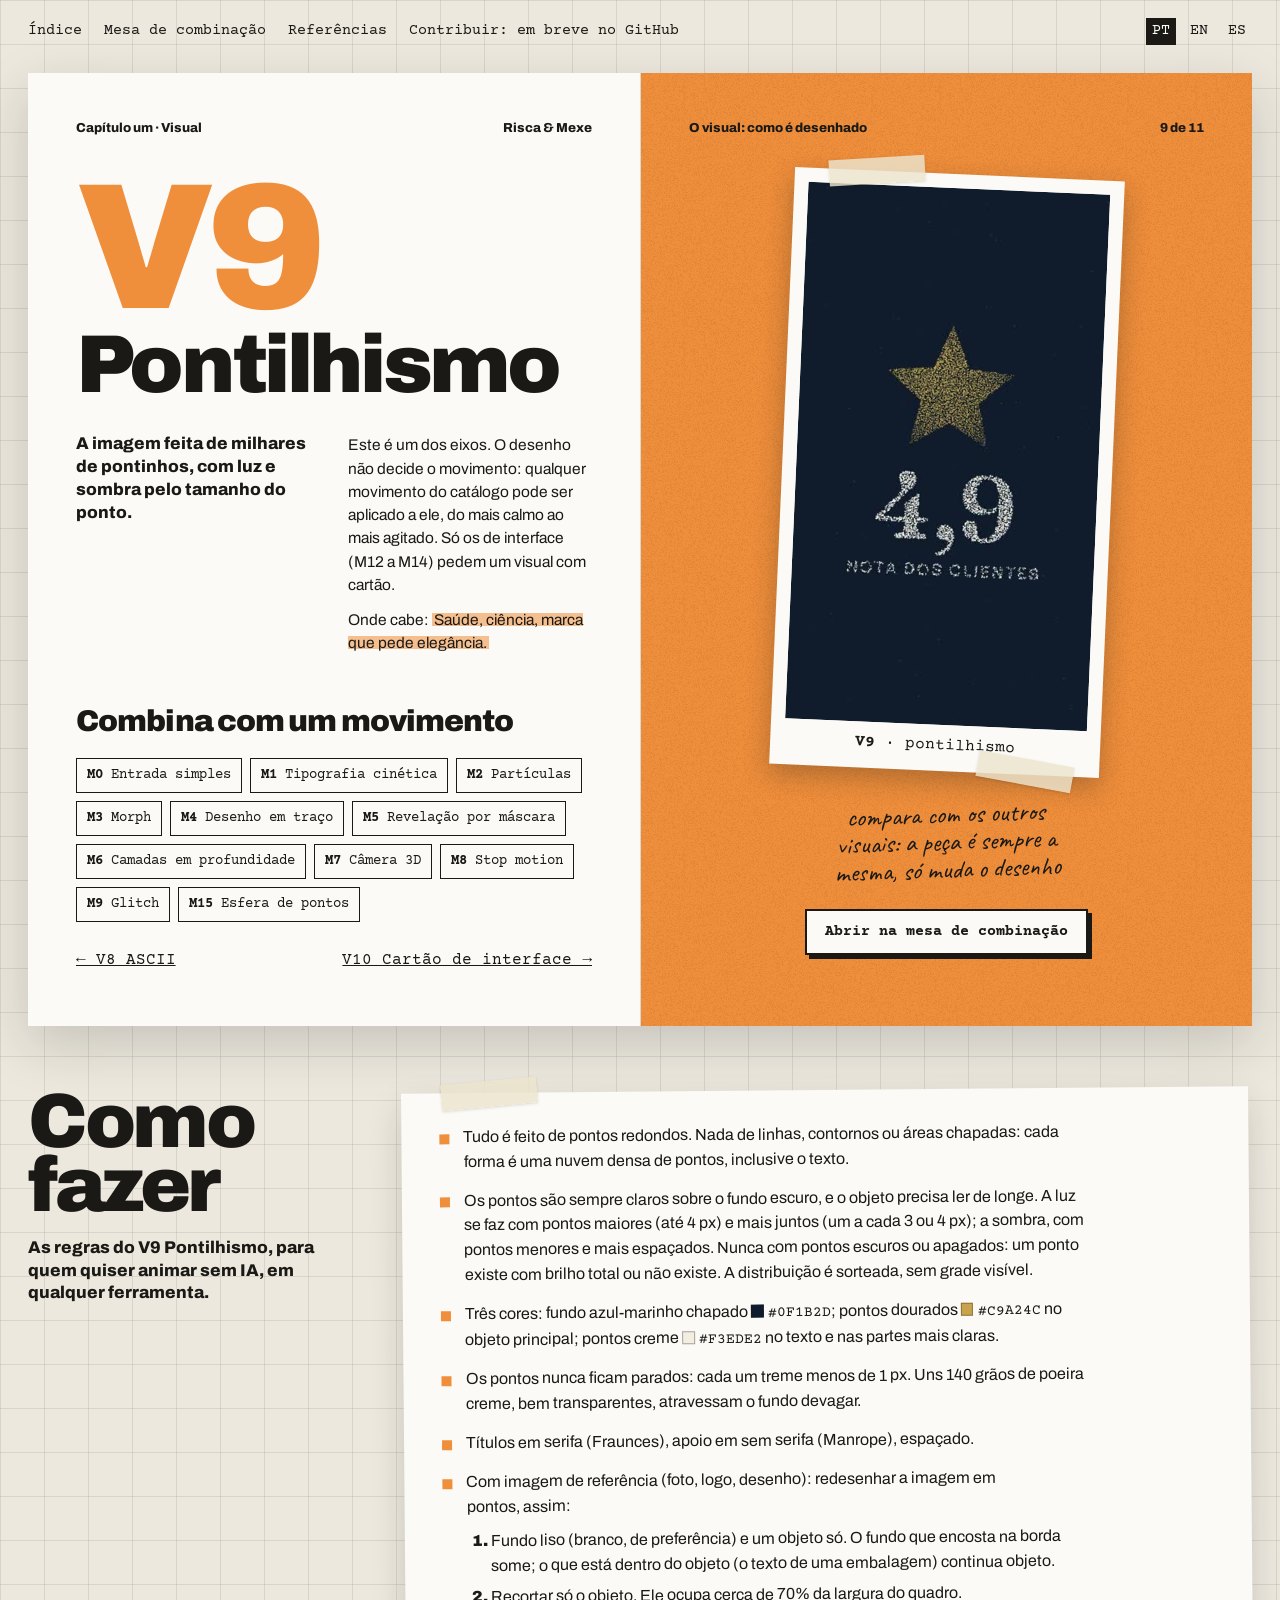
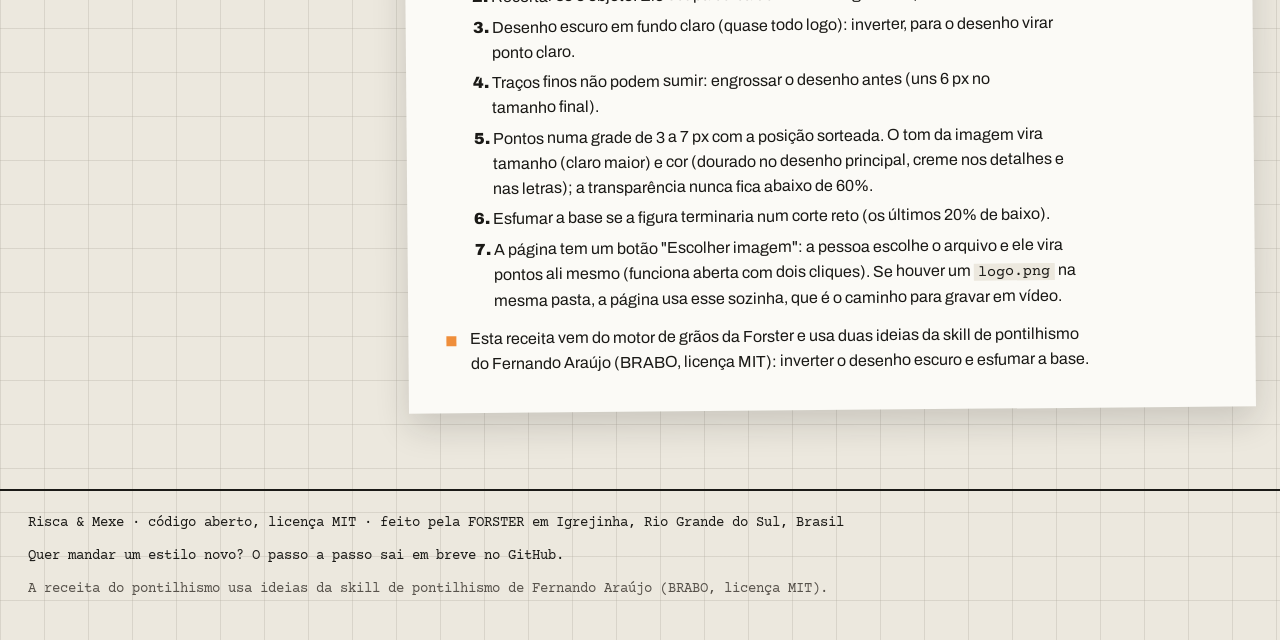
==== Item.html @ 5625c89c "Risca & Mexe: primeira versão do site Páginas do Claude Design (índice, item, mesa e referências) na" ====
<!doctype html>
<html lang="pt-BR">
<head>
<meta charset="utf-8">
<meta name="viewport" content="width=device-width, initial-scale=1">
<title>Risca &amp; Mexe · item</title>
<meta name="description" content="Um índice aberto de estilos de animação. Toda animação são duas escolhas: como ela é desenhada e como ela se mexe. Escolha uma de cada, veja ao vivo e leve a receita para a IA.">
<meta property="og:title" content="Risca &amp; Mexe">
<meta property="og:description" content="Um índice aberto de estilos de animação: escolha como desenhar e como mexer, e veja ao vivo.">
<meta property="og:image" content="https://riscaemexe.com.br/img/compartilhar.jpg">
<meta property="og:type" content="website">
<meta name="twitter:card" content="summary_large_image">
<link rel="icon" href="img/icone.svg" type="image/svg+xml">
<link rel="preconnect" href="https://fonts.googleapis.com">
<link rel="stylesheet" href="https://fonts.googleapis.com/css2?family=Archivo:wdth,wght@62..125,400..900&family=Caveat:wght@500;600&family=Courier+Prime:wght@400;700&display=swap">
<link rel="stylesheet" href="estilo.css">
<script src="textos.js"></script>
<style>
  /* página dupla: texto à esquerda, o vídeo colado à direita */
  .folha { max-width: 1380px; margin: 0 auto; padding: 10px 28px 80px; }
  .dupla { display: grid; grid-template-columns: 1fr 1fr; gap: 0; background: var(--branco); box-shadow: 0 18px 50px rgba(26,25,22,.18); min-height: 760px; }
  .pagina { position: relative; padding: 46px 48px 54px; overflow: hidden; }
  .pagina + .pagina { border-left: 1px solid #ddd8cc; }
  .pagina.laranja { background: var(--laranja); }
  .cab { display: flex; justify-content: space-between; font-weight: 800; font-size: 13px; margin-bottom: 36px; position: relative; }
  .num-grande { font-size: clamp(120px, 14vw, 210px); color: var(--laranja); }
  h1.titulo { font-size: clamp(54px, 6.4vw, 96px); margin-top: 6px; text-wrap: balance; hyphens: auto; overflow-wrap: break-word; }
  .texto { columns: 2; column-gap: 28px; margin-top: 34px; font-size: 15.5px; max-width: 640px; }
  .texto p { margin: 0 0 12px; break-inside: avoid; }
  .texto .abre { font-weight: 800; font-size: 17px; line-height: 1.35; }
  .grande { position: relative; width: min(330px, 70%); margin: 30px auto 0; transform: rotate(2.5deg); }
  .grande .polaroide { position: relative; width: 100%; padding: 14px 14px 46px; }
  .grande .legenda { font-size: 16px; bottom: 14px; }
  .sem-modelo { aspect-ratio: 9 / 16; display: grid; place-items: center; font-family: var(--f-maquina); font-size: 16px; }
  /* a anotação fica embaixo da polaroide, sobre o laranja, e não encosta no número */
  .pagina.laranja .nota { position: relative; max-width: 300px; margin: 30px auto 0; text-align: center; transform: rotate(-2deg); text-wrap: balance; }
  .abrir { position: relative; text-align: center; margin: 26px 0 0; }
  .combina { margin-top: 44px; position: relative; }
  .combina h2 { font-family: var(--f-titulo); font-weight: 900; font-size: 30px; letter-spacing: -0.03em; margin: 0 0 14px; }
  .chips { display: flex; flex-wrap: wrap; gap: 8px; }
  .chip { font-family: var(--f-maquina); font-size: 14px; background: var(--branco); border: 1.5px solid var(--tinta); padding: 6px 10px; text-decoration: none; }
  .chip b { font-weight: 700; }
  .chip:hover { background: var(--tinta); color: var(--branco); }
  .passa { display: flex; justify-content: space-between; gap: 16px; margin-top: 26px; font-family: var(--f-maquina); }
  .passa a:last-child { text-align: right; }
  /* como fazer: a receita do item, para animar sem IA */
  .receita { display: grid; grid-template-columns: minmax(220px, .55fr) 1.45fr; gap: 28px 56px; align-items: start; margin-top: 64px; }
  .receita h2 { font-size: clamp(48px, 6vw, 92px); margin-bottom: 18px; }
  .receita .lead, .vida .lead { margin: 0; max-width: 30ch; font-weight: 800; font-size: 17px; line-height: 1.35; text-wrap: pretty; }
  .folha-receita { position: relative; background: var(--branco); padding: 32px 36px 36px; box-shadow: 0 14px 34px rgba(26,25,22,.16); transform: rotate(-.5deg); }
  .regras { margin: 0; padding: 0; list-style: none; display: grid; gap: 14px; max-width: 72ch; }
  .regras > li { position: relative; padding-left: 26px; line-height: 1.55; text-wrap: pretty; }
  .regras > li::before { content: ""; position: absolute; left: 2px; top: .55em; width: 10px; height: 10px; background: var(--laranja); }
  .regras ol { margin: 10px 0 0; padding-left: 24px; display: grid; gap: 6px; }
  .regras ol li::marker { font-family: var(--f-titulo); font-weight: 900; }
  .folha-receita .solta { margin: 0; max-width: 64ch; line-height: 1.55; }
  .folha-receita code { font-family: var(--f-maquina); font-size: .95em; background: var(--papel); padding: 0 .3em; }
  .cor { white-space: nowrap; font-family: var(--f-maquina); font-size: .92em; }
  .cor i { display: inline-block; width: .85em; height: .85em; margin-right: .3em; vertical-align: -.08em; border: 1px solid rgba(26,25,22,.35); }
  /* na vida real: os filmes de referências.js que usam este movimento, como polaroides deitadas */
  .vida { display: grid; grid-template-columns: minmax(220px, .55fr) 1.45fr; gap: 28px 56px; align-items: start; margin-top: 64px; }
  .vida h2 { font-size: clamp(48px, 6vw, 92px); margin-bottom: 18px; }
  .vida-nota { margin: 12px 0 0; max-width: 34ch; font-family: var(--f-maquina); font-size: 13.5px; line-height: 1.45; text-wrap: pretty; }
  .filmes { display: flex; flex-wrap: wrap; gap: 30px 24px; padding-top: 6px; }
  .cartao-filme { display: grid; gap: 4px; align-content: start; width: min(100%, 280px); padding: 10px 10px 14px; background: var(--branco); box-shadow: 0 10px 26px rgba(26,25,22,.2); text-decoration: none; }
  .cartao-filme .quadro { position: relative; aspect-ratio: 16 / 9; background: #111; overflow: hidden; margin-bottom: 6px; }
  .cartao-filme img { position: absolute; inset: 0; width: 100%; height: 100%; object-fit: cover; }
  .cartao-filme b { font-family: var(--f-titulo); font-weight: 800; font-size: 16px; line-height: 1.15; text-wrap: balance; }
  .cartao-filme span, .cartao-filme em { font-family: var(--f-maquina); font-size: 13px; font-style: normal; }
  .cartao-filme em { font-weight: 700; display: flex; flex-wrap: wrap; align-items: baseline; gap: 2px 10px; }
  .cartao-filme .vm { white-space: nowrap; }
  .cartao-filme:hover b { text-decoration: underline; text-underline-offset: 3px; }
  @media (max-width: 900px) {
    .folha { padding: 10px 12px 60px; }
    .dupla { grid-template-columns: 1fr; }
    .pagina { padding: 32px 22px 40px; }
    .pagina + .pagina { border-left: 0; }
    .texto { columns: 1; }
    h1.titulo { font-size: clamp(40px, 11vw, 96px); }
    .receita { grid-template-columns: 1fr; margin-top: 44px; }
    .vida { grid-template-columns: 1fr; margin-top: 44px; }
    .cartao-filme { transform: none !important; }
    .folha-receita { padding: 26px 20px 28px; transform: none; }
  }
</style>
</head>
<body class="papel-fundo">
<header class="topo">
  <nav><a href="index.html" data-t="navIndice">Índice</a><a href="Mesa.html" data-t="navMesa">Mesa de combinação</a><a href="Referencias.html" data-t="navRefs">Referências</a><span data-t="navContribuir">Contribuir: em breve no GitHub</span></nav>
  <div class="linguas" aria-label="Língua" data-ta="aria-label:lingua"><a href="Item.html" hreflang="pt-BR" data-lingua="pt" aria-current="true">PT</a><a href="Item.html?lang=en" hreflang="en" data-lingua="en">EN</a><a href="Item.html?lang=es" hreflang="es" data-lingua="es">ES</a></div>
</header>
<main class="folha">
  <div class="dupla">
    <section class="pagina">
      <div class="cab"><span id="capitulo"></span><span>Risca &amp; Mexe</span></div>
      <div class="titulo num-grande" id="numero"></div>
      <h1 class="titulo" id="nome"></h1>
      <div class="texto">
        <p class="abre" id="oque"></p>
        <p id="explica"></p>
        <p><span data-t="ondeCabe">Onde cabe:</span> <mark id="cabe"></mark></p>
      </div>
      <div class="combina" id="combina">
        <h2 id="combinaTitulo"></h2>
        <div class="chips" id="chips"></div>
      </div>
      <div class="passa"><a id="ant" href="#"></a><a id="prox" href="#"></a></div>
    </section>
    <section class="pagina laranja">
      <div class="grao"></div>
      <div class="cab"><span id="eixo"></span><span id="pag"></span></div>
      <div class="grande">
        <div class="polaroide"><video id="video" muted loop playsinline></video><div class="sem-modelo quadriculado" id="semModelo" hidden data-t="semModelo">sem modelo</div><span class="legenda" id="legenda"></span>
          <i class="fita" style="left:34px;top:-13px;transform:rotate(-6deg)"></i><i class="fita" style="right:26px;bottom:-10px;transform:rotate(8deg)"></i></div>
      </div>
      <p class="mao nota" id="nota"></p>
      <p class="abrir" id="abrir"><a class="botao" id="abrirMesa" href="Mesa.html" data-t="abrirMesa">Abrir na mesa de combinação</a></p>
    </section>
  </div>
  <section class="vida" id="vida" aria-labelledby="naVidaReal" hidden>
    <div>
      <h2 class="titulo" id="naVidaReal" data-t="naVidaReal">Na vida real</h2>
      <p class="lead" id="vidaLead"></p>
      <p class="vida-nota" id="vidaNota" hidden data-t="vidaNota">Nos filmes, o desenho é 3D; aqui o estilo é o mesmo, desenhado em 2D.</p>
    </div>
    <div class="filmes" id="filmes"></div>
  </section>
  <section class="receita" aria-labelledby="comoFazer">
    <div>
      <h2 class="titulo" id="comoFazer" data-t="comoFazer">Como fazer</h2>
      <p class="lead" id="receitaLead"></p>
    </div>
    <div class="folha-receita">
      <div id="receita"></div>
      <i class="fita" style="left:40px;top:-12px;transform:rotate(-5deg)"></i>
    </div>
  </section>
</main>
<footer class="rodape">
  <span data-t="rodapeFeito">Risca &amp; Mexe · código aberto, licença MIT · feito pela FORSTER em Igrejinha, Rio Grande do Sul, Brasil</span>
  <span data-t="rodapeEstilo">Quer mandar um estilo novo? O passo a passo sai em breve no GitHub.</span>
  <span class="credito" data-t="rodapeCredito">A receita do pontilhismo usa ideias da skill de pontilhismo de Fernando Araújo (BRABO, licença MIT).</span>
</footer>
<script src="itens.js"></script>
<script src="receitas.js"></script>
<script src="referencias.js"></script>
<script src="traducoes.js"></script>
<script>
aplicarLingua(LINGUA); aplicarTextos();   // a língua do endereço troca os dados e os textos fixos antes de montar
const { visuais, movimentos } = window.MI;
const INTERFACE = [12, 13, 14], CARTAO = [7, 10, 11];   // os movimentos de interface acontecem dentro de um cartão
const calmo = matchMedia('(prefers-reduced-motion: reduce)').matches;
const $ = s => document.getElementById(s);
const qid = new URLSearchParams(location.search).get('id') || 'V9';
let ehV = qid[0] !== 'M', lista = ehV ? visuais : movimentos;
let it = lista.find(i => i.n > 0 && i.n === +qid.slice(1));
if (!it) { ehV = true; lista = visuais; it = visuais[8]; }   // endereço errado abre o V9
const n = it.n, L = ehV ? 'V' : 'M', cod = L + n, outra = ehV ? movimentos : visuais;
const inter = !ehV && INTERFACE.includes(n), comCartao = ehV && CARTAO.includes(n);

$('capitulo').textContent = ehV ? T.capituloV : T.capituloM;
$('eixo').textContent = ehV ? T.eixoV : T.eixoM;
$('numero').textContent = cod;
$('nome').textContent = it.nome;
$('oque').textContent = it.oque;
$('cabe').textContent = it.cabe;
$('explica').textContent = it.ref ? T.explicaRef : inter ? T.explicaInter : ehV ? T.explicaV + (comCartao ? '' : T.explicaVcartao) : T.explicaM;
$('nota').textContent = inter ? T.notaInter : ehV ? T.notaV : T.notaM;
$('nota').hidden = !!it.ref;

// com o que combina: os de interface só com os visuais de cartão (e vice-versa); os sem modelo não abrem na mesa
$('combinaTitulo').textContent = ehV ? T.combinaV : T.combinaM;
const opcoes = outra.filter(o => !o.ref && (inter ? CARTAO.includes(o.n) : !(ehV && !comCartao && INTERFACE.includes(o.n))));
$('chips').innerHTML = opcoes.map(o => `<a class="chip" href="Mesa.html?v=${ehV ? n : o.n}&m=${ehV ? o.n : n}"><b>${ehV ? 'M' : 'V'}${o.n}</b> ${o.nome}</a>`).join('');
$('combina').hidden = !!it.ref;
$('abrir').hidden = !!it.ref;
$('abrirMesa').href = ehV ? `Mesa.html?v=${n}&m=0` : `Mesa.html?v=${inter ? 10 : 1}&m=${n}`;

const video = $('video');
if (it.arq) { video.autoplay = !calmo; video.preload = calmo ? 'none' : 'auto'; video.poster = `capas/${PASTA}${it.arq}.jpg`; video.src = `v/${PASTA}${it.arq}.mp4`; }
else { video.hidden = true; $('semModelo').hidden = false; }
$('legenda').innerHTML = `<b>${cod}</b> · ${it.nome.toLowerCase()}`;

const seq = lista.filter(i => i.n > 0), k = seq.indexOf(it);
const ant = seq[(k - 1 + seq.length) % seq.length], prox = seq[(k + 1) % seq.length];
$('ant').href = `Item.html?id=${L}${ant.n}`; $('ant').textContent = `← ${L}${ant.n} ${ant.nome}`;
$('prox').href = `Item.html?id=${L}${prox.n}`; $('prox').textContent = `${L}${prox.n} ${prox.nome} →`;
$('pag').textContent = T.pag(k + 1, seq.length);
document.title = `${cod} ${it.nome} · Risca & Mexe`;

// na vida real: nos movimentos, os filmes em que ele é o principal (m) ou aparece junto (tambem), o principal primeiro;
// nos visuais, os filmes cujo campo v é este visual (os filmes são 3D; o nosso estilo é o mesmo, desenhado em 2D)
const FILMES = (window.REFS || {}).filmes || [];
const naVida = ehV
  ? FILMES.map((f, i) => ({ f, i, principal: true })).filter(x => x.f.v === n)
  : FILMES.map((f, i) => ({ f, i, principal: f.m === n })).filter(x => x.principal || (x.f.tambem || []).includes(n)).sort((a, b) => b.principal - a.principal);
$('vida').hidden = !naVida.length;
$('vidaLead').textContent = T.vidaLead(cod);
$('vidaNota').hidden = !ehV;
const marca = ehV ? T.marcaV : T.marcaM;
$('filmes').innerHTML = naVida.map(({ f, i, principal }, k) => `
  <a class="cartao-filme" href="Referencias.html#filme-${i + 1}" style="transform:rotate(${k % 2 ? 1.2 : -1.2}deg)">
    <span class="quadro"><img src="https://i.ytimg.com/vi/${f.id}/hqdefault.jpg" alt="" loading="lazy"></span>
    <b>${f.titulo}</b>
    <span>${f.autor}</span>
    <em>${principal ? `<mark>${marca}</mark>` : T.apareceJunto} <span class="vm">V${f.v} × M${f.m}</span></em>
  </a>`).join('');

// como fazer: a receita de receitas.js em lista (os passos numerados ficam dentro do item de cima; as cores ganham uma amostra)
const esc = s => s.replace(/[&<>"]/g, c => ({ '&': '&amp;', '<': '&lt;', '>': '&gt;', '"': '&quot;' }[c]));
const enfeitar = s => esc(s).replace(/`([^`]+)`/g, '<code>$1</code>').replace(/#[0-9A-Fa-f]{6}\b/g, h => `<span class="cor"><i style="background:${h}"></i>${h}</span>`);
function receita(txt) {
  const itens = [];
  for (const l of txt.split('\n')) {
    const sub = l.match(/^\s+\d+\.\s+(.*)$/);
    if (sub && itens.length) itens[itens.length - 1].sub.push(sub[1]);
    else if (l.startsWith('- ')) itens.push({ t: l.slice(2), sub: [] });
    else if (l.trim()) itens.push({ t: l.trim(), sub: [], solto: true });
  }
  if (itens.every(i => i.solto)) return itens.map(i => `<p class="solta">${enfeitar(i.t)}</p>`).join('');
  return '<ul class="regras">' + itens.map(i => `<li>${enfeitar(i.t)}${i.sub.length ? '<ol>' + i.sub.map(s => `<li>${enfeitar(s)}</li>`).join('') + '</ol>' : ''}</li>`).join('') + '</ul>';
}
const R = (window.RECEITAS || {})[cod];
$('receitaLead').textContent = it.ref ? T.receitaRef(cod, it.nome) : T.receitaLead(cod, it.nome);
$('receita').innerHTML = R ? receita(R) : `<p class="solta">${T.semReceita}</p>`;
linkar();
</script>
</body>
</html>
---- estilo.css ----
/* estilo.css — Risca & Mexe
   Linguagem de relatório impresso: papel laranja e papel quadriculado, título preto muito grosso,
   colagem com fita, cartões tipo polaroide e anotações a lápis. Uma aparência só (papel), de propósito. */
:root {
  --laranja: #EF8E3B;
  --laranja-fundo: #E9842F;
  --tinta: #1A1916;
  --papel: #ECE8DE;
  --cinza: #C9C5B9;
  --linha: #B4AFA3;
  --lapis: #57524B;
  --marca: rgba(239, 142, 59, .55);
  --branco: #FBFAF6;
  --f-titulo: "Archivo", "Arial Black", Arial, sans-serif;
  --f-texto: "Archivo", "Helvetica Neue", Arial, sans-serif;
  --f-maquina: "Courier Prime", "Courier New", monospace;
  --f-mao: "Caveat", "Bradley Hand", cursive;
  color-scheme: light;
}
* { box-sizing: border-box; }
html, body { margin: 0; }
body { background: var(--papel); color: var(--tinta); font-family: var(--f-texto); font-size: 16px; line-height: 1.5; font-variation-settings: "wdth" 100; }
a { color: inherit; }
img, video { max-width: 100%; display: block; }
[hidden] { display: none !important; }
/* em inglês ou espanhol, a página espera os textos trocarem (textos.js) para não piscar o português */
html.traduzindo body { visibility: hidden; }

/* texturas */
.grao { position: absolute; inset: 0; background: url(img/grao.png); opacity: .55; mix-blend-mode: multiply; pointer-events: none; }
.quadriculado {
  background-color: var(--cinza);
  background-image: linear-gradient(var(--linha) 1px, transparent 1px), linear-gradient(90deg, var(--linha) 1px, transparent 1px);
  background-size: 22px 22px;
}
.pontilhado { background-color: var(--tinta); background-image: radial-gradient(circle, #6d6a63 1.1px, transparent 1.6px); background-size: 9px 9px; }
.papel-fundo {
  background-color: var(--papel);
  background-image: linear-gradient(rgba(180,175,163,.35) 1px, transparent 1px), linear-gradient(90deg, rgba(180,175,163,.35) 1px, transparent 1px);
  background-size: 44px 44px;
}

/* tipografia */
.titulo { font-family: var(--f-titulo); font-weight: 900; font-variation-settings: "wdth" 100; letter-spacing: -0.045em; line-height: .84; margin: 0; }
.maquina { font-family: var(--f-maquina); }
.mao { font-family: var(--f-mao); color: var(--lapis); font-size: 26px; line-height: 1.05; }
/* anotação sobre o papel laranja: em preto, para dar leitura */
.capa .mao, .mesa .mao, .pagina.laranja .mao { color: var(--tinta); }
.rotulo { font-family: var(--f-texto); font-weight: 800; font-size: 13px; letter-spacing: .02em; }
mark { background: linear-gradient(transparent 12%, var(--marca) 12%, var(--marca) 88%, transparent 88%); color: inherit; padding: 0 .1em; }

/* topo */
.topo { position: relative; z-index: 5; display: flex; justify-content: space-between; align-items: center; gap: 16px; padding: 18px 28px; font-family: var(--f-maquina); font-size: 15px; }
.topo nav { display: flex; gap: 22px; flex-wrap: wrap; }
.topo a { text-decoration: none; }
.topo a:hover, .topo a[aria-current="page"] { text-decoration: underline; text-underline-offset: 4px; }
.linguas { display: flex; gap: 8px; }
.linguas a { padding: 2px 6px; }
.linguas a[aria-current="true"] { background: var(--tinta); color: var(--branco); }

/* colagem */
.polaroide { position: absolute; background: var(--branco); padding: 10px 10px 34px; box-shadow: 0 10px 26px rgba(26,25,22,.28); }
.polaroide video, .polaroide img { width: 100%; aspect-ratio: 9 / 16; object-fit: cover; background: #222; }
.polaroide .legenda { position: absolute; left: 0; right: 0; bottom: 8px; text-align: center; font-family: var(--f-maquina); font-size: 14px; }
.polaroide .num { position: absolute; left: 12px; bottom: 7px; font-family: var(--f-mao); font-size: 20px; color: var(--lapis); }
.fita { position: absolute; width: 96px; height: 26px; background: rgba(236,228,206,.82); box-shadow: 0 1px 3px rgba(0,0,0,.12); }
.retalho { position: absolute; box-shadow: 0 6px 18px rgba(26,25,22,.22); }
.etiqueta { position: absolute; background: var(--branco); padding: 10px 16px; display: flex; align-items: center; gap: 10px; box-shadow: 0 6px 16px rgba(26,25,22,.25); font-family: var(--f-maquina); font-size: 14px; }

/* linhas de construção (as guias finas que atravessam o título) */
.guia-h, .guia-v { position: absolute; background: var(--tinta); opacity: .55; }
.guia-h { height: 1px; left: 0; right: 0; }
.guia-v { width: 1px; top: 0; bottom: 0; }

/* botões e escolhas */
.botao { font-family: var(--f-maquina); font-weight: 700; font-size: 15px; border: 2px solid var(--tinta); background: var(--branco); color: var(--tinta); padding: 10px 18px; cursor: pointer; box-shadow: 4px 4px 0 var(--tinta); text-decoration: none; display: inline-block; }
.botao:hover { transform: translate(-1px, -1px); box-shadow: 5px 5px 0 var(--tinta); }
.botao:focus-visible, a:focus-visible, button:focus-visible { outline: 3px solid var(--laranja); outline-offset: 3px; }

/* rodapé */
.rodape { border-top: 2px solid var(--tinta); padding: 22px 28px 40px; display: flex; flex-wrap: wrap; justify-content: space-between; gap: 12px; font-family: var(--f-maquina); font-size: 14px; }
.rodape .credito { flex-basis: 100%; color: var(--lapis); }

@media (prefers-reduced-motion: reduce) { * { transition: none !important; } }
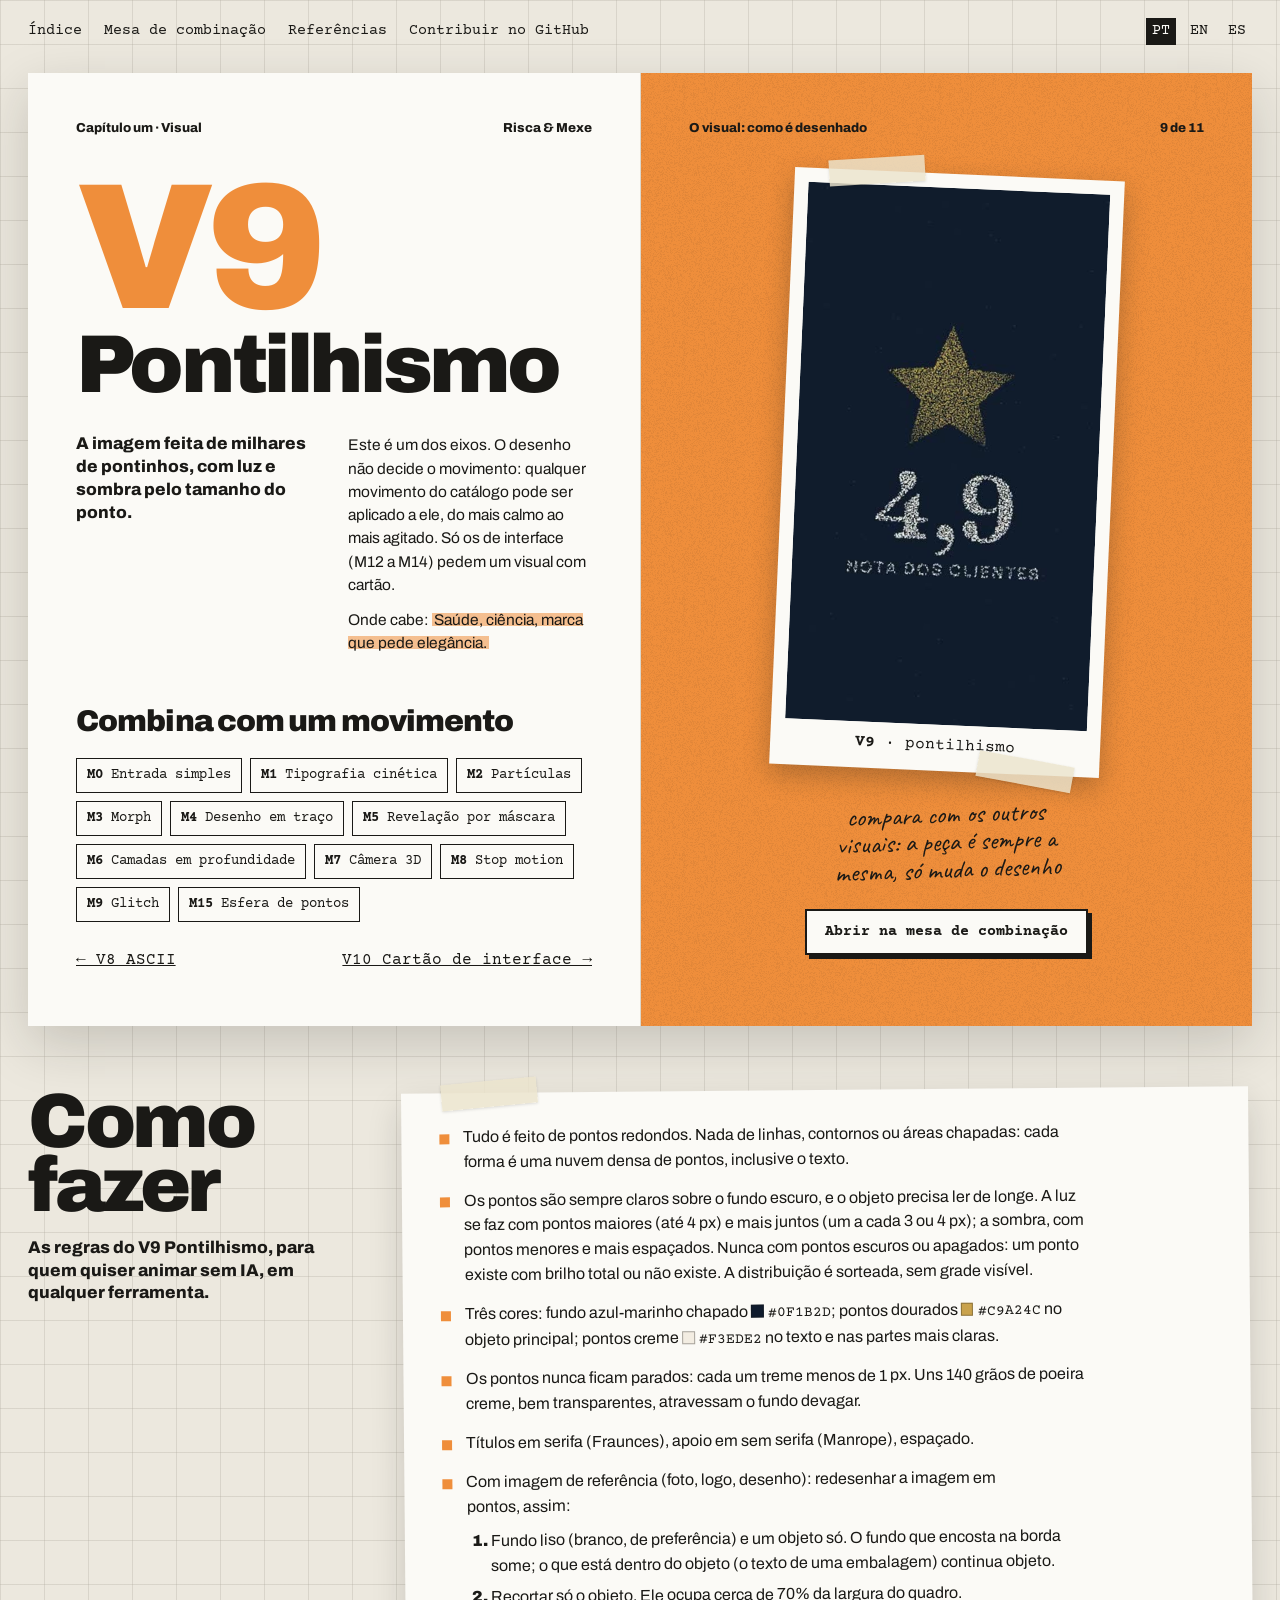
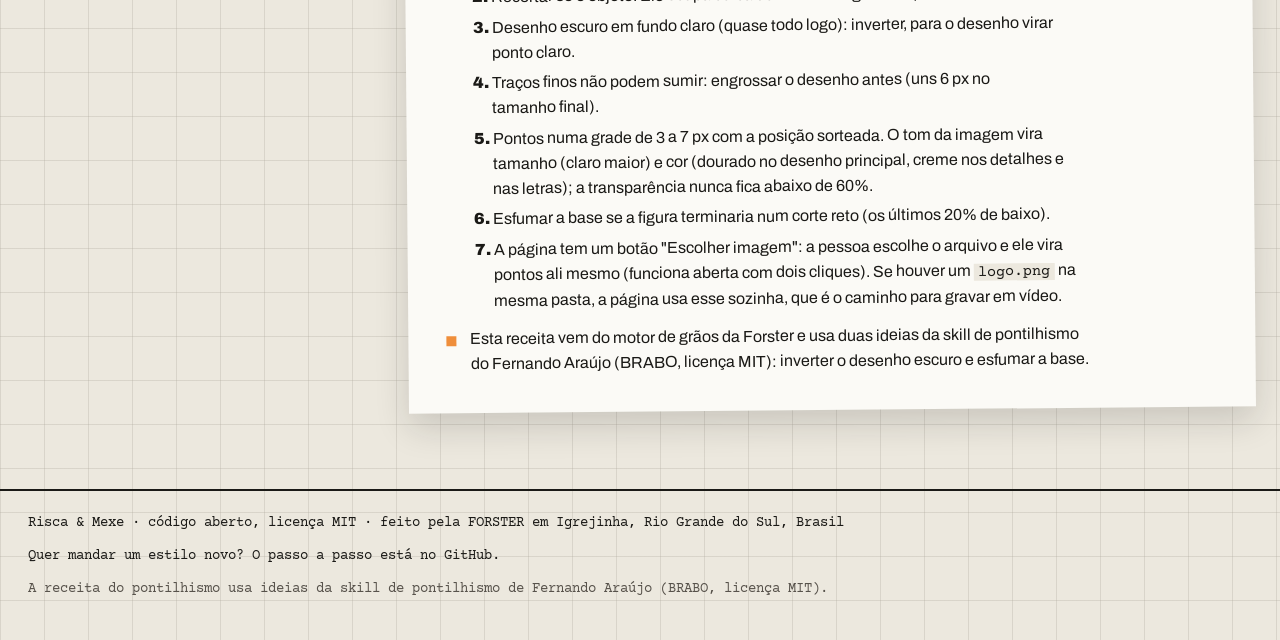
==== commit c41e1458: "Contribuir aponta para o repositório no GitHub Co-Authored-By: Claude Opus 5.5 <noreply@anthropic.co" ====
--- a/Item.html
+++ b/Item.html
@@ -86,7 +86,7 @@
 </head>
 <body class="papel-fundo">
 <header class="topo">
-  <nav><a href="index.html" data-t="navIndice">Índice</a><a href="Mesa.html" data-t="navMesa">Mesa de combinação</a><a href="Referencias.html" data-t="navRefs">Referências</a><span data-t="navContribuir">Contribuir: em breve no GitHub</span></nav>
+  <nav><a href="index.html" data-t="navIndice">Índice</a><a href="Mesa.html" data-t="navMesa">Mesa de combinação</a><a href="Referencias.html" data-t="navRefs">Referências</a><a href="https://github.com/oiforster/risca-e-mexe" data-t="navContribuir">Contribuir no GitHub</a></nav>
   <div class="linguas" aria-label="Língua" data-ta="aria-label:lingua"><a href="Item.html" hreflang="pt-BR" data-lingua="pt" aria-current="true">PT</a><a href="Item.html?lang=en" hreflang="en" data-lingua="en">EN</a><a href="Item.html?lang=es" hreflang="es" data-lingua="es">ES</a></div>
 </header>
 <main class="folha">
@@ -138,7 +138,7 @@
 </main>
 <footer class="rodape">
   <span data-t="rodapeFeito">Risca &amp; Mexe · código aberto, licença MIT · feito pela FORSTER em Igrejinha, Rio Grande do Sul, Brasil</span>
-  <span data-t="rodapeEstilo">Quer mandar um estilo novo? O passo a passo sai em breve no GitHub.</span>
+  <span data-t="rodapeEstilo">Quer mandar um estilo novo? O passo a passo está no GitHub.</span>
   <span class="credito" data-t="rodapeCredito">A receita do pontilhismo usa ideias da skill de pontilhismo de Fernando Araújo (BRABO, licença MIT).</span>
 </footer>
 <script src="itens.js"></script>
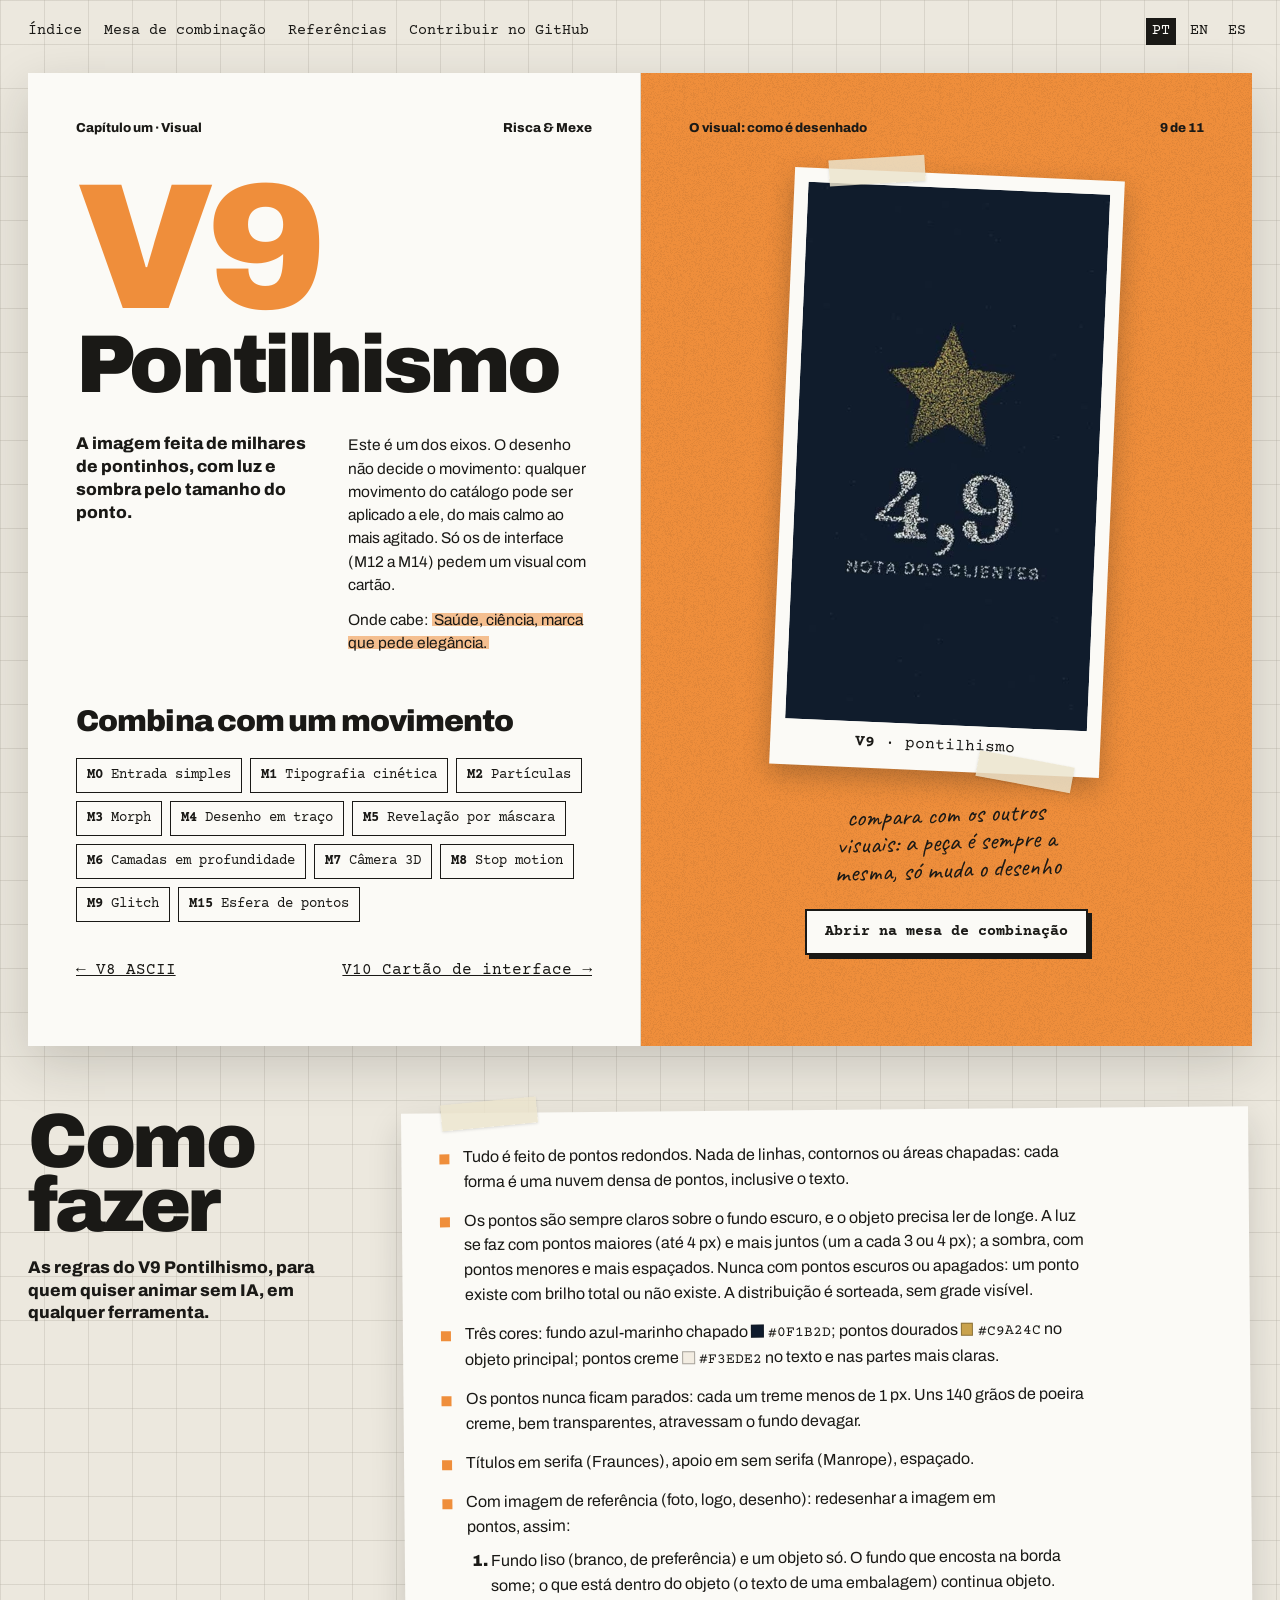
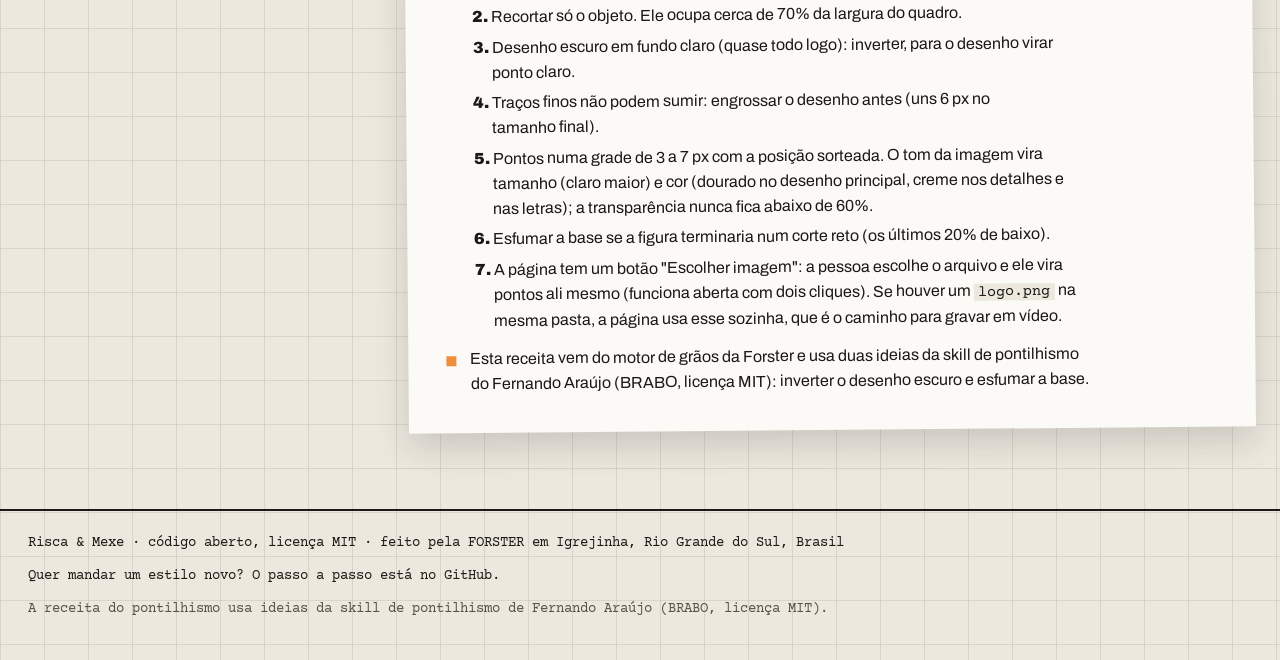
==== commit 1a5533fc: "Setas do item com 44 px de toque; navegador confere CSS e JS novos a cada visita Co-Authored-By: Cla" ====
--- a/Item.html
+++ b/Item.html
@@ -1,6 +1,7 @@
 <!doctype html>
 <html lang="pt-BR">
 <head>
+
 <meta charset="utf-8">
 <meta name="viewport" content="width=device-width, initial-scale=1">
 <title>Risca &amp; Mexe · item</title>
@@ -42,7 +43,8 @@
   .chip b { font-weight: 700; }
   .chip:hover { background: var(--tinta); color: var(--branco); }
   .passa { display: flex; justify-content: space-between; gap: 16px; margin-top: 26px; font-family: var(--f-maquina); }
-  .passa a:last-child { text-align: right; }
+  .passa a { display: inline-flex; align-items: center; min-height: 44px; }   /* 44 px de toque para o dedo */
+  .passa a:last-child { text-align: right; justify-content: flex-end; margin-left: auto; }
   /* como fazer: a receita do item, para animar sem IA */
   .receita { display: grid; grid-template-columns: minmax(220px, .55fr) 1.45fr; gap: 28px 56px; align-items: start; margin-top: 64px; }
   .receita h2 { font-size: clamp(48px, 6vw, 92px); margin-bottom: 18px; }
@@ -82,6 +84,27 @@
     .cartao-filme { transform: none !important; }
     .folha-receita { padding: 26px 20px 28px; transform: none; }
   }
+  /* celular (até 600 px): a ordem vira número e nome, a polaroide com o vídeo (na faixa laranja), o texto, "Combina com" numa
+     fileira que rola de lado e a navegação. As duas páginas viram uma só (display: contents) e cada pedaço ganha a sua ordem. */
+  @media (max-width: 600px) {
+    .dupla { display: grid; grid-template-columns: minmax(0, 1fr); min-height: 0; padding: 24px 20px 32px; }
+    .pagina, .pagina.laranja { display: contents; }
+    .pagina > .cab { order: 1; margin-bottom: 20px; }
+    .num-grande { order: 2; font-size: clamp(92px, 30vw, 140px); }
+    h1.titulo { order: 3; }
+    .laranja-dentro { order: 4; position: relative; overflow: hidden; background: var(--laranja); margin: 26px -20px 0; padding: 22px 20px 28px; }
+    .laranja-dentro .cab { margin-bottom: 16px; }
+    .texto { order: 5; margin-top: 26px; }
+    .combina { order: 6; margin-top: 34px; }
+    .passa { order: 7; flex-wrap: wrap; }
+    .grande { width: min(250px, 72%); margin-top: 6px; }
+    .grande .polaroide { padding-bottom: 40px; }
+    .grande .legenda { font-size: 12px; bottom: 13px; }
+    .pagina.laranja .nota { margin-top: 22px; }
+    .chips { flex-wrap: nowrap; overflow-x: auto; gap: 8px; margin: 0 -20px; padding: 2px 48px 10px 20px; scrollbar-width: none; -webkit-mask-image: linear-gradient(90deg, #000 86%, transparent); mask-image: linear-gradient(90deg, #000 86%, transparent); }
+    .chips::-webkit-scrollbar { display: none; }
+    .chip { flex: none; display: inline-flex; align-items: center; gap: 6px; min-height: 44px; padding: 0 12px; white-space: nowrap; }
+  }
 </style>
 </head>
 <body class="papel-fundo">
@@ -107,6 +130,7 @@
       <div class="passa"><a id="ant" href="#"></a><a id="prox" href="#"></a></div>
     </section>
     <section class="pagina laranja">
+      <div class="laranja-dentro">
       <div class="grao"></div>
       <div class="cab"><span id="eixo"></span><span id="pag"></span></div>
       <div class="grande">
@@ -115,6 +139,7 @@
       </div>
       <p class="mao nota" id="nota"></p>
       <p class="abrir" id="abrir"><a class="botao" id="abrirMesa" href="Mesa.html" data-t="abrirMesa">Abrir na mesa de combinação</a></p>
+      </div>
     </section>
   </div>
   <section class="vida" id="vida" aria-labelledby="naVidaReal" hidden>
@@ -179,7 +204,8 @@
 const video = $('video');
 if (it.arq) { video.autoplay = !calmo; video.preload = calmo ? 'none' : 'auto'; video.poster = `capas/${PASTA}${it.arq}.jpg`; video.src = `v/${PASTA}${it.arq}.mp4`; }
 else { video.hidden = true; $('semModelo').hidden = false; }
-$('legenda').innerHTML = `<b>${cod}</b> · ${it.nome.toLowerCase()}`;
+$('legenda').innerHTML = `<b>${cod}</b><span class="resto"> · ${it.nome.toLowerCase()}</span>`;
+ajustarLegendas();
 
 const seq = lista.filter(i => i.n > 0), k = seq.indexOf(it);
 const ant = seq[(k - 1 + seq.length) % seq.length], prox = seq[(k + 1) % seq.length];
--- a/estilo.css
+++ b/estilo.css
@@ -57,11 +57,28 @@
 .linguas { display: flex; gap: 8px; }
 .linguas a { padding: 2px 6px; }
 .linguas a[aria-current="true"] { background: var(--tinta); color: var(--branco); }
+/* celular: o menu numa linha só (os links numa faixa que rola de lado, PT · EN · ES na ponta direita), 56 px de altura,
+   cada link com 44 px de toque. A letra não muda; no computador nada muda. */
+@media (max-width: 600px) {
+  .topo { height: 56px; gap: 0; padding: 0 6px; }
+  .topo nav { flex: 1 1 0; min-width: 0; flex-wrap: nowrap; gap: 0; overflow-x: auto; scrollbar-width: none; padding-right: 28px; -webkit-mask-image: linear-gradient(90deg, #000 calc(100% - 36px), transparent); mask-image: linear-gradient(90deg, #000 calc(100% - 36px), transparent); }
+  .topo nav::-webkit-scrollbar { display: none; }
+  .topo nav a { flex: none; display: inline-flex; align-items: center; min-height: 44px; padding: 0 10px; white-space: nowrap; }
+  .linguas { flex: none; gap: 0; }
+  .linguas a { display: inline-flex; align-items: center; justify-content: center; min-width: 44px; min-height: 44px; padding: 0; }
+  .linguas a[aria-current="true"] { background: linear-gradient(var(--tinta), var(--tinta)) center / 30px 24px no-repeat; }
+}
 
 /* colagem */
 .polaroide { position: absolute; background: var(--branco); padding: 10px 10px 34px; box-shadow: 0 10px 26px rgba(26,25,22,.28); }
 .polaroide video, .polaroide img { width: 100%; aspect-ratio: 9 / 16; object-fit: cover; background: #222; }
 .polaroide .legenda { position: absolute; left: 0; right: 0; bottom: 8px; text-align: center; font-family: var(--f-maquina); font-size: 14px; }
+/* celular: a legenda da polaroide numa linha só, menor, sem passar da borda nem subir sobre a imagem; se não couber, só o número
+   (ajustarLegendas, em textos.js, esconde o .resto quando o texto não cabe) */
+@media (max-width: 600px) {
+  .polaroide .legenda { left: 8px; right: 8px; white-space: nowrap; overflow: hidden; font-size: 11px; }
+  .polaroide .legenda.so-numero .resto { display: none; }
+}
 .polaroide .num { position: absolute; left: 12px; bottom: 7px; font-family: var(--f-mao); font-size: 20px; color: var(--lapis); }
 .fita { position: absolute; width: 96px; height: 26px; background: rgba(236,228,206,.82); box-shadow: 0 1px 3px rgba(0,0,0,.12); }
 .retalho { position: absolute; box-shadow: 0 6px 18px rgba(26,25,22,.22); }
